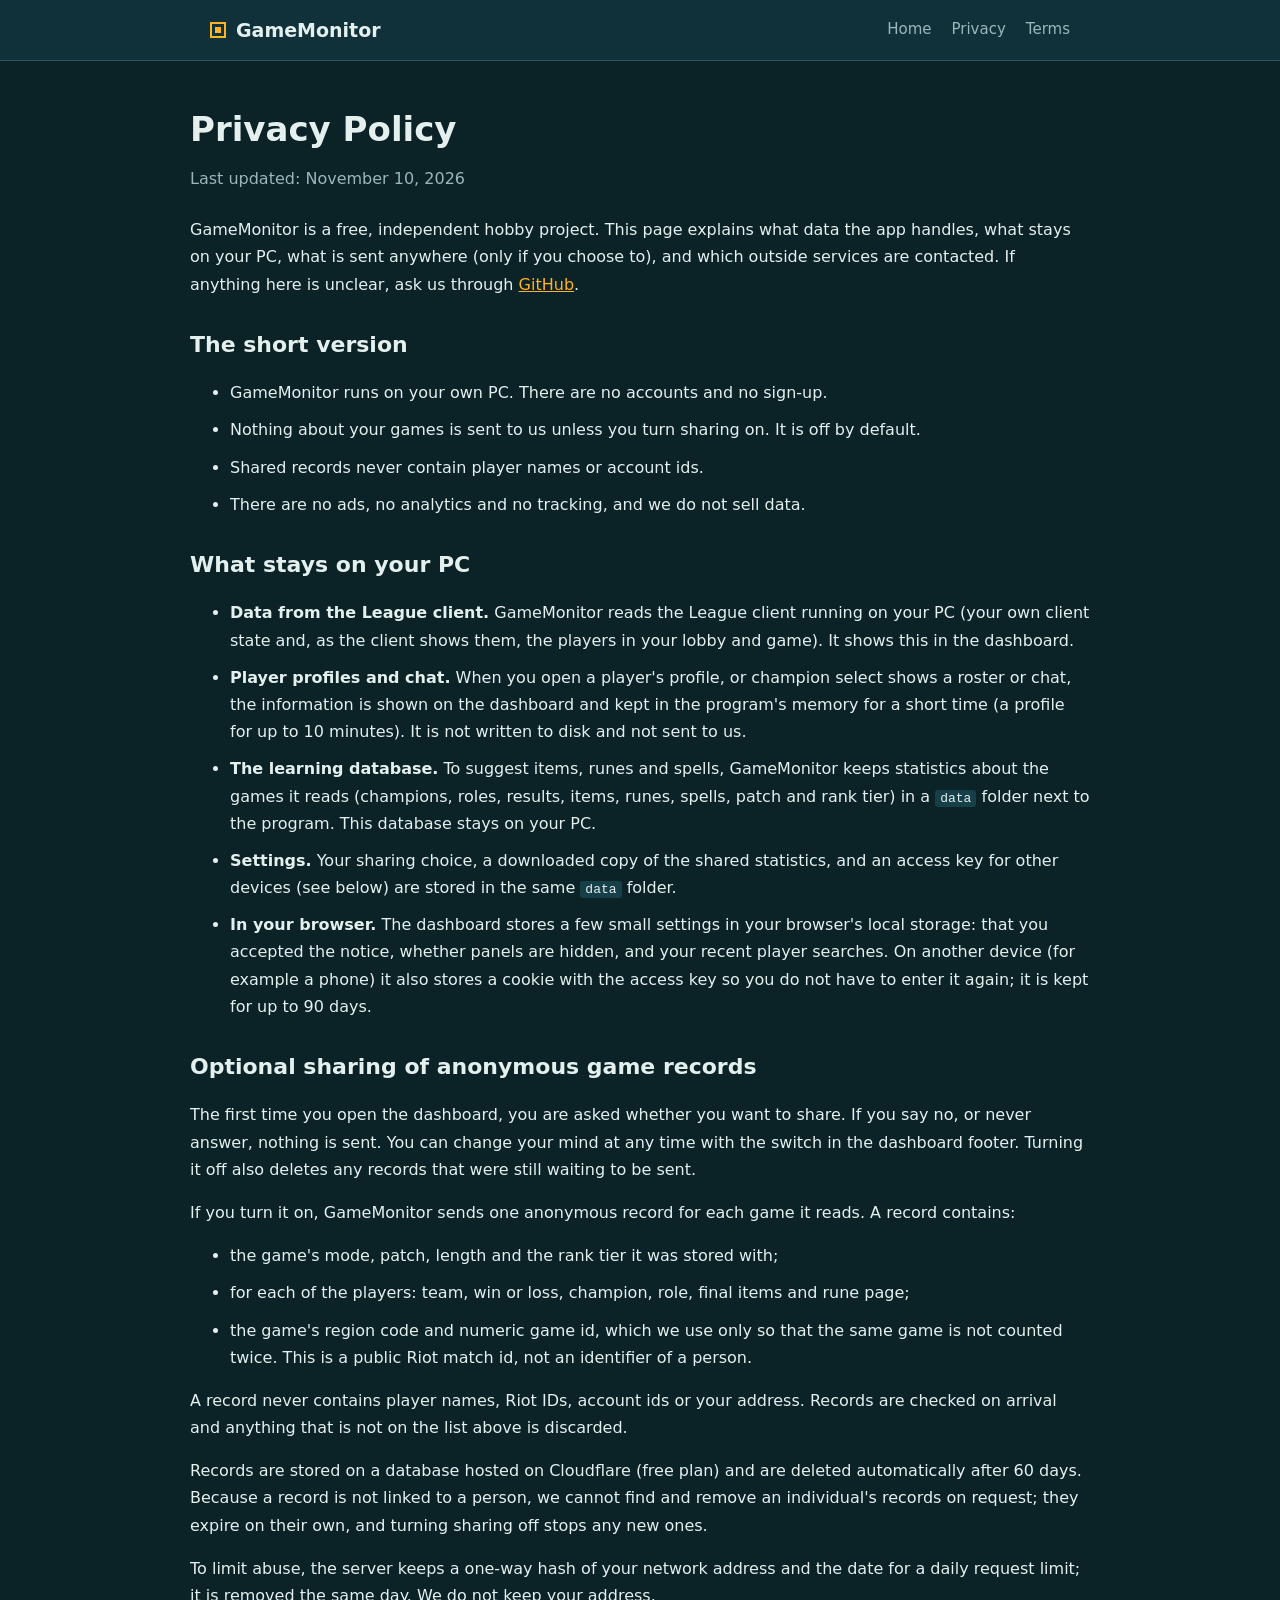
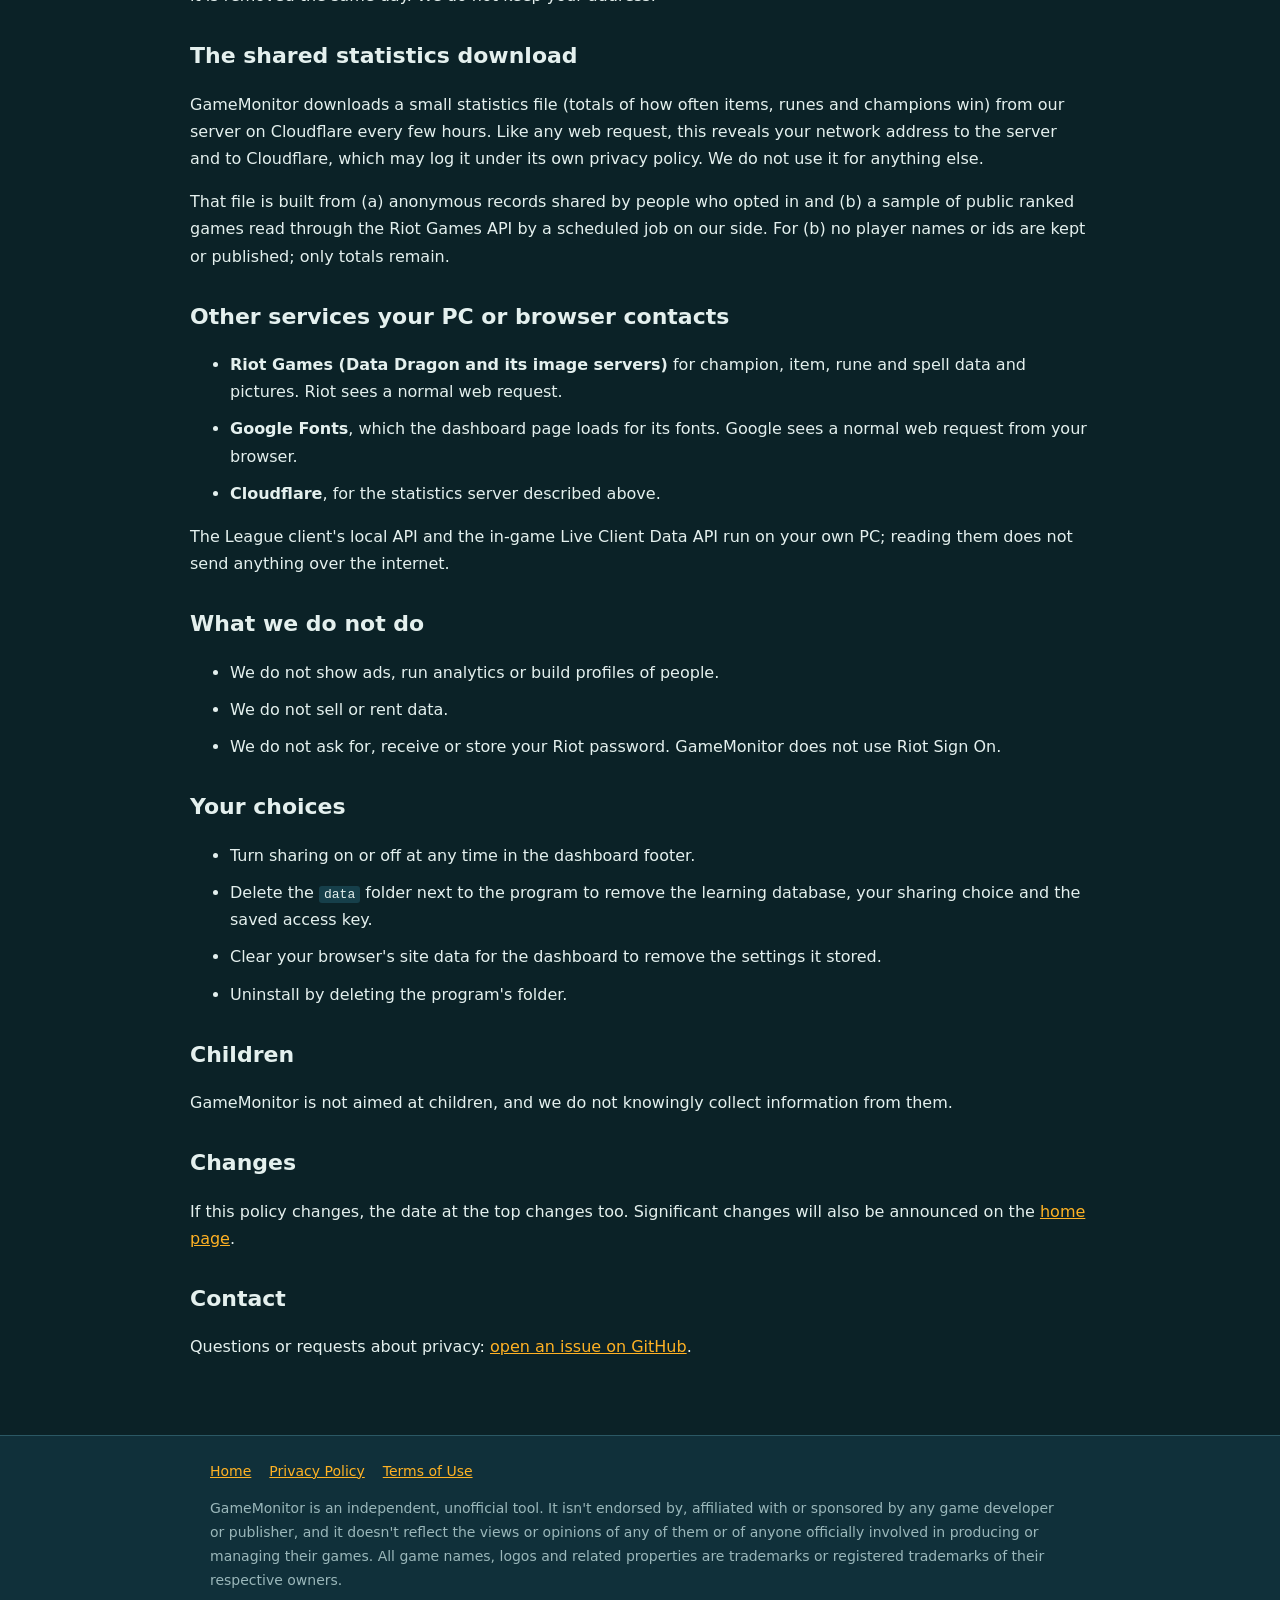
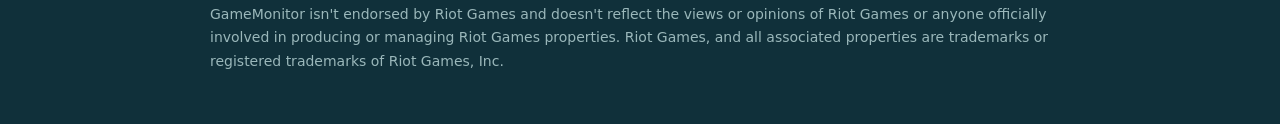
==== privacy.html @ 01129049 "Add the privacy policy" ====
<!DOCTYPE html>
<html lang="en">
<head>
<meta charset="UTF-8">
<meta name="viewport" content="width=device-width, initial-scale=1">
<title>Privacy Policy - GameMonitor</title>
<meta name="description" content="How GameMonitor handles data: what stays on your PC, what is shared only if you opt in, and which services it contacts.">
<link rel="stylesheet" href="style.css">
</head>
<body>

<header class="site-header">
  <div class="wrap">
    <a class="brand" href="./"><span class="brand-mark" aria-hidden="true"></span>GameMonitor</a>
    <nav class="site-nav" aria-label="Pages">
      <a href="./">Home</a>
      <a href="privacy.html">Privacy</a>
      <a href="terms.html">Terms</a>
    </nav>
  </div>
</header>

<main class="wrap legal-page">
  <h1>Privacy Policy</h1>
  <p class="updated">Last updated: November 10, 2026</p>

  <p>GameMonitor is a free, independent hobby project. This page explains what data the app handles, what stays on your PC, what is sent anywhere (only if you choose to), and which outside services are contacted. If anything here is unclear, ask us through <a href="https://github.com/iimakerhd/GameMonitor-Public/issues">GitHub</a>.</p>

  <h2>The short version</h2>
  <ul>
    <li>GameMonitor runs on your own PC. There are no accounts and no sign-up.</li>
    <li>Nothing about your games is sent to us unless you turn sharing on. It is off by default.</li>
    <li>Shared records never contain player names or account ids.</li>
    <li>There are no ads, no analytics and no tracking, and we do not sell data.</li>
  </ul>

  <h2>What stays on your PC</h2>
  <ul>
    <li><strong>Data from the League client.</strong> GameMonitor reads the League client running on your PC (your own client state and, as the client shows them, the players in your lobby and game). It shows this in the dashboard.</li>
    <li><strong>Player profiles and chat.</strong> When you open a player's profile, or champion select shows a roster or chat, the information is shown on the dashboard and kept in the program's memory for a short time (a profile for up to 10 minutes). It is not written to disk and not sent to us.</li>
    <li><strong>The learning database.</strong> To suggest items, runes and spells, GameMonitor keeps statistics about the games it reads (champions, roles, results, items, runes, spells, patch and rank tier) in a <code>data</code> folder next to the program. This database stays on your PC.</li>
    <li><strong>Settings.</strong> Your sharing choice, a downloaded copy of the shared statistics, and an access key for other devices (see below) are stored in the same <code>data</code> folder.</li>
    <li><strong>In your browser.</strong> The dashboard stores a few small settings in your browser's local storage: that you accepted the notice, whether panels are hidden, and your recent player searches. On another device (for example a phone) it also stores a cookie with the access key so you do not have to enter it again; it is kept for up to 90 days.</li>
  </ul>

  <h2>Optional sharing of anonymous game records</h2>
  <p>The first time you open the dashboard, you are asked whether you want to share. If you say no, or never answer, nothing is sent. You can change your mind at any time with the switch in the dashboard footer. Turning it off also deletes any records that were still waiting to be sent.</p>
  <p>If you turn it on, GameMonitor sends one anonymous record for each game it reads. A record contains:</p>
  <ul>
    <li>the game's mode, patch, length and the rank tier it was stored with;</li>
    <li>for each of the players: team, win or loss, champion, role, final items and rune page;</li>
    <li>the game's region code and numeric game id, which we use only so that the same game is not counted twice. This is a public Riot match id, not an identifier of a person.</li>
  </ul>
  <p>A record never contains player names, Riot IDs, account ids or your address. Records are checked on arrival and anything that is not on the list above is discarded.</p>
  <p>Records are stored on a database hosted on Cloudflare (free plan) and are deleted automatically after 60 days. Because a record is not linked to a person, we cannot find and remove an individual's records on request; they expire on their own, and turning sharing off stops any new ones.</p>
  <p>To limit abuse, the server keeps a one-way hash of your network address and the date for a daily request limit; it is removed the same day. We do not keep your address.</p>

  <h2>The shared statistics download</h2>
  <p>GameMonitor downloads a small statistics file (totals of how often items, runes and champions win) from our server on Cloudflare every few hours. Like any web request, this reveals your network address to the server and to Cloudflare, which may log it under its own privacy policy. We do not use it for anything else.</p>
  <p>That file is built from (a) anonymous records shared by people who opted in and (b) a sample of public ranked games read through the Riot Games API by a scheduled job on our side. For (b) no player names or ids are kept or published; only totals remain.</p>

  <h2>Other services your PC or browser contacts</h2>
  <ul>
    <li><strong>Riot Games (Data Dragon and its image servers)</strong> for champion, item, rune and spell data and pictures. Riot sees a normal web request.</li>
    <li><strong>Google Fonts</strong>, which the dashboard page loads for its fonts. Google sees a normal web request from your browser.</li>
    <li><strong>Cloudflare</strong>, for the statistics server described above.</li>
  </ul>
  <p>The League client's local API and the in-game Live Client Data API run on your own PC; reading them does not send anything over the internet.</p>

  <h2>What we do not do</h2>
  <ul>
    <li>We do not show ads, run analytics or build profiles of people.</li>
    <li>We do not sell or rent data.</li>
    <li>We do not ask for, receive or store your Riot password. GameMonitor does not use Riot Sign On.</li>
  </ul>

  <h2>Your choices</h2>
  <ul>
    <li>Turn sharing on or off at any time in the dashboard footer.</li>
    <li>Delete the <code>data</code> folder next to the program to remove the learning database, your sharing choice and the saved access key.</li>
    <li>Clear your browser's site data for the dashboard to remove the settings it stored.</li>
    <li>Uninstall by deleting the program's folder.</li>
  </ul>

  <h2>Children</h2>
  <p>GameMonitor is not aimed at children, and we do not knowingly collect information from them.</p>

  <h2>Changes</h2>
  <p>If this policy changes, the date at the top changes too. Significant changes will also be announced on the <a href="./">home page</a>.</p>

  <h2>Contact</h2>
  <p>Questions or requests about privacy: <a href="https://github.com/iimakerhd/GameMonitor-Public/issues">open an issue on GitHub</a>.</p>
</main>

<footer class="site-footer">
  <div class="wrap">
    <div class="footer-links">
      <a href="./">Home</a>
      <a href="privacy.html">Privacy Policy</a>
      <a href="terms.html">Terms of Use</a>
    </div>
    <p>GameMonitor is an independent, unofficial tool. It isn't endorsed by, affiliated with or sponsored by any game developer or publisher, and it doesn't reflect the views or opinions of any of them or of anyone officially involved in producing or managing their games. All game names, logos and related properties are trademarks or registered trademarks of their respective owners.</p>
    <p>GameMonitor isn't endorsed by Riot Games and doesn't reflect the views or opinions of Riot Games or anyone officially involved in producing or managing Riot Games properties. Riot Games, and all associated properties are trademarks or registered trademarks of Riot Games, Inc.</p>
  </div>
</footer>

</body>
</html>
---- style.css ----
/* GameMonitor public pages - one small stylesheet for index.html, privacy.html and terms.html */
:root {
  --bg: #0b2227;
  --panel: #10303a;
  --raised: #163f4a;
  --line: #2b5864;
  --gold: #ffb224;
  --text: #e4f0ee;
  --muted: #9ab7ba;
}

* { box-sizing: border-box; }

html { scroll-behavior: smooth; }

body {
  margin: 0;
  background: var(--bg);
  color: var(--text);
  font: 16px/1.7 system-ui, -apple-system, "Segoe UI", Roboto, "Helvetica Neue", Arial, sans-serif;
}

a { color: var(--gold); }
a:hover { color: #ffd27a; }
a:focus-visible, button:focus-visible { outline: 2px solid var(--gold); outline-offset: 2px; }

.wrap { max-width: 900px; margin: 0 auto; padding: 0 20px; }

.site-header { background: var(--panel); border-bottom: 1px solid var(--line); }
.site-header .wrap { display: flex; flex-wrap: wrap; align-items: center; justify-content: space-between; gap: 8px 24px; padding-top: 14px; padding-bottom: 14px; }
.brand { display: flex; align-items: center; gap: 10px; font-weight: 700; font-size: 19px; color: var(--text); text-decoration: none; }
.brand-mark { width: 16px; height: 16px; border: 2px solid var(--gold); position: relative; display: inline-block; }
.brand-mark::after { content: ""; position: absolute; inset: 3px; background: var(--gold); }
.site-nav { display: flex; flex-wrap: wrap; gap: 4px 20px; font-size: 15px; }
.site-nav a { color: var(--muted); text-decoration: none; }
.site-nav a:hover { color: var(--text); }

.hero { padding: 56px 0 32px; }
.hero h1 { margin: 0 0 12px; font-size: clamp(30px, 5vw, 44px); line-height: 1.15; }
.hero p { margin: 0 0 20px; max-width: 680px; font-size: 18px; color: var(--muted); }

.button {
  display: inline-block;
  padding: 12px 20px;
  background: var(--gold);
  color: #1a1204;
  font-weight: 700;
  border-radius: 3px;
  text-decoration: none;
}
.button:hover { background: #ffd27a; color: #1a1204; }
.button.secondary { background: transparent; color: var(--text); border: 1px solid var(--line); }
.button.secondary:hover { border-color: var(--muted); }
.actions { display: flex; flex-wrap: wrap; gap: 10px; }
.small-note { margin-top: 12px; font-size: 14px; color: var(--muted); }

section.block { padding: 28px 0; border-top: 1px solid var(--line); }
section.block h2 { margin: 0 0 12px; font-size: 24px; }
section.block h3 { margin: 22px 0 6px; font-size: 18px; }
section.block p { margin: 0 0 14px; }
section.block ul, section.block ol { margin: 0 0 14px; padding-left: 22px; }
section.block li { margin-bottom: 6px; }

.cards { display: grid; grid-template-columns: repeat(auto-fit, minmax(250px, 1fr)); gap: 14px; margin: 16px 0; }
.card { background: var(--panel); border: 1px solid var(--line); border-top: 2px solid var(--gold); border-radius: 3px; padding: 16px; }
.card h3 { margin: 0 0 6px; font-size: 17px; }
.card p { margin: 0; font-size: 15px; color: var(--muted); }

table { width: 100%; border-collapse: collapse; margin: 12px 0 18px; font-size: 15px; }
th, td { text-align: left; vertical-align: top; padding: 10px 12px; border: 1px solid var(--line); }
th { background: var(--raised); }
td code, li code, p code { font-family: ui-monospace, "Cascadia Mono", Consolas, monospace; font-size: 13px; background: var(--raised); padding: 1px 5px; border-radius: 3px; word-break: break-word; }
.table-wrap { overflow-x: auto; }

.callout { background: var(--panel); border: 1px solid var(--line); border-left: 3px solid var(--gold); border-radius: 3px; padding: 14px 16px; margin: 16px 0; }
.callout p:last-child { margin-bottom: 0; }

.shots { display: grid; grid-template-columns: repeat(auto-fit, minmax(260px, 1fr)); gap: 14px; margin: 16px 0; }
.shots figure { margin: 0; background: var(--panel); border: 1px solid var(--line); border-radius: 3px; padding: 8px; }
.shots img { display: block; width: 100%; height: auto; border-radius: 2px; }
.shots figcaption { margin-top: 6px; font-size: 14px; color: var(--muted); }

.legal-page { padding: 40px 0 24px; }
.legal-page h1 { margin: 0 0 6px; font-size: 34px; }
.legal-page .updated { margin: 0 0 24px; color: var(--muted); }
.legal-page h2 { margin: 28px 0 8px; font-size: 22px; }
.legal-page p, .legal-page li { margin-bottom: 10px; }

.site-footer { margin-top: 40px; padding: 24px 0 40px; background: var(--panel); border-top: 1px solid var(--line); font-size: 14px; color: var(--muted); }
.site-footer p { margin: 0 0 10px; }
.site-footer .footer-links { display: flex; flex-wrap: wrap; gap: 4px 18px; margin-bottom: 14px; }
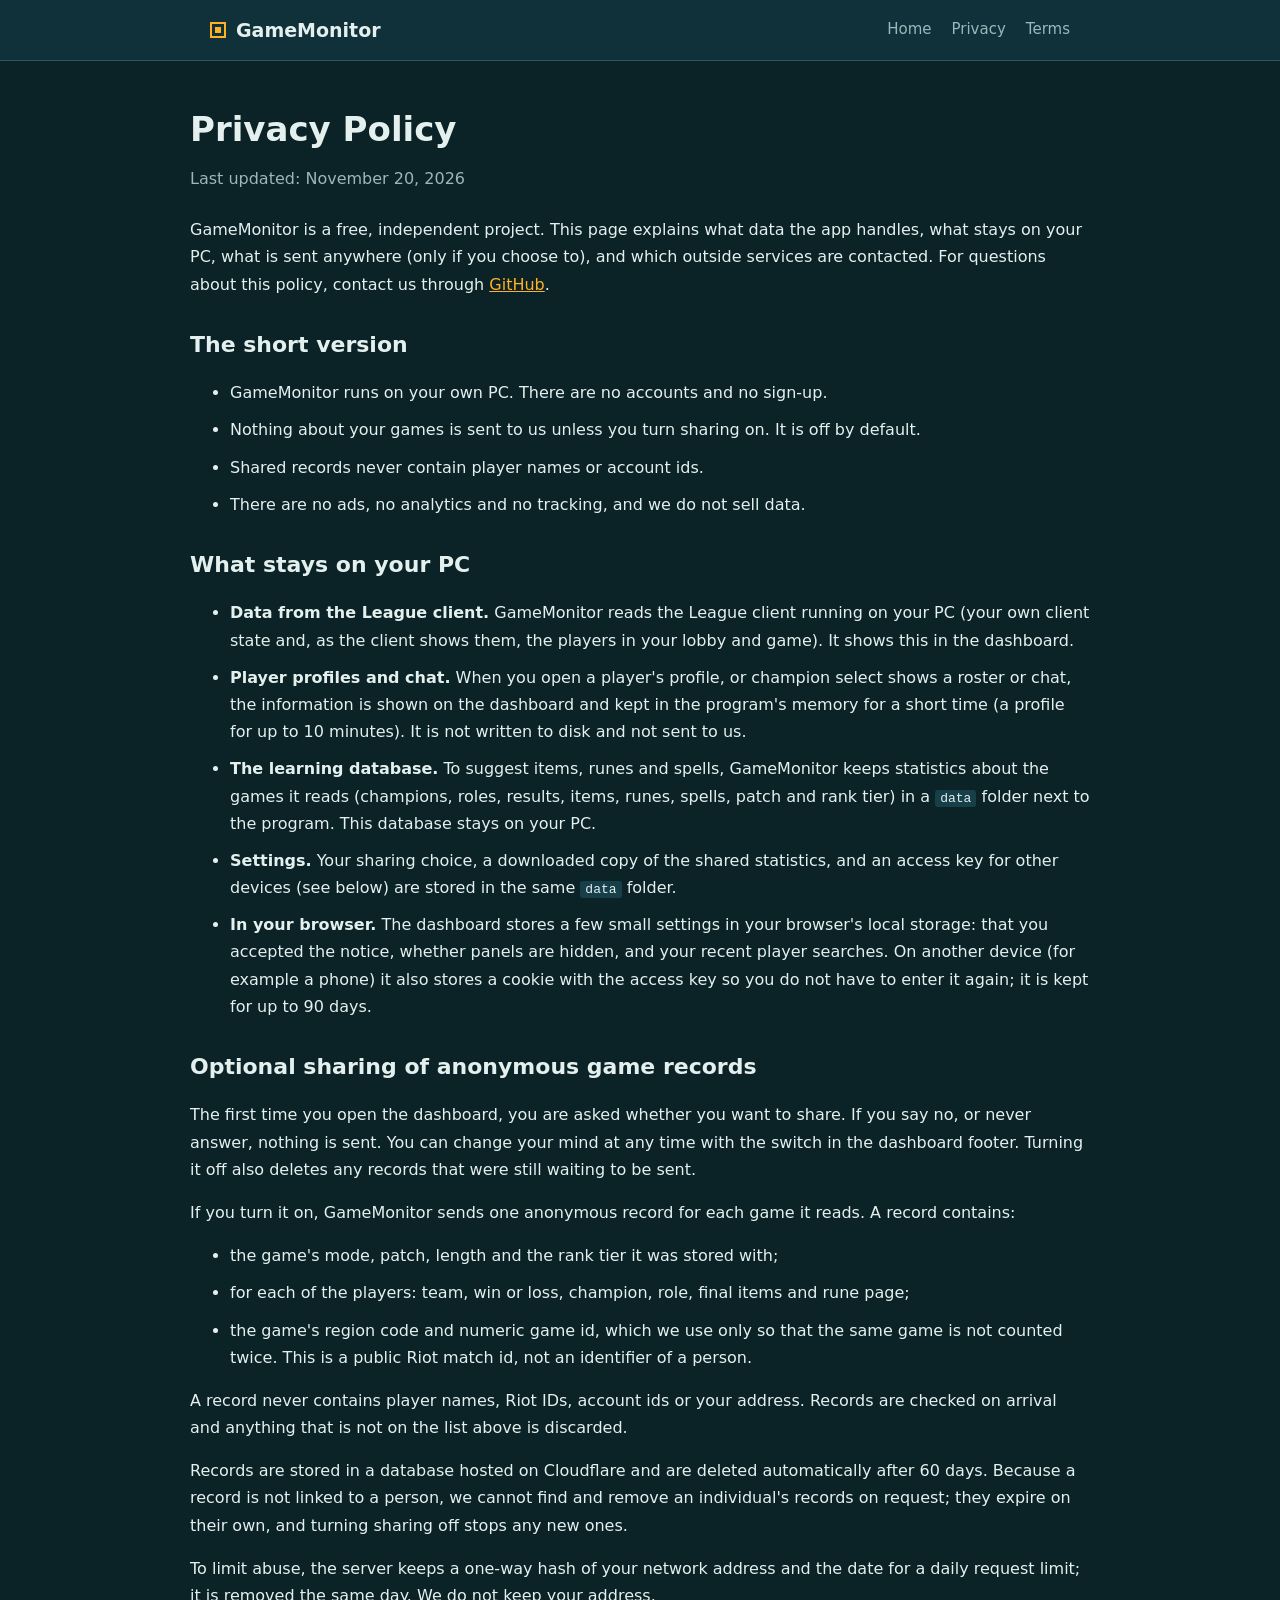
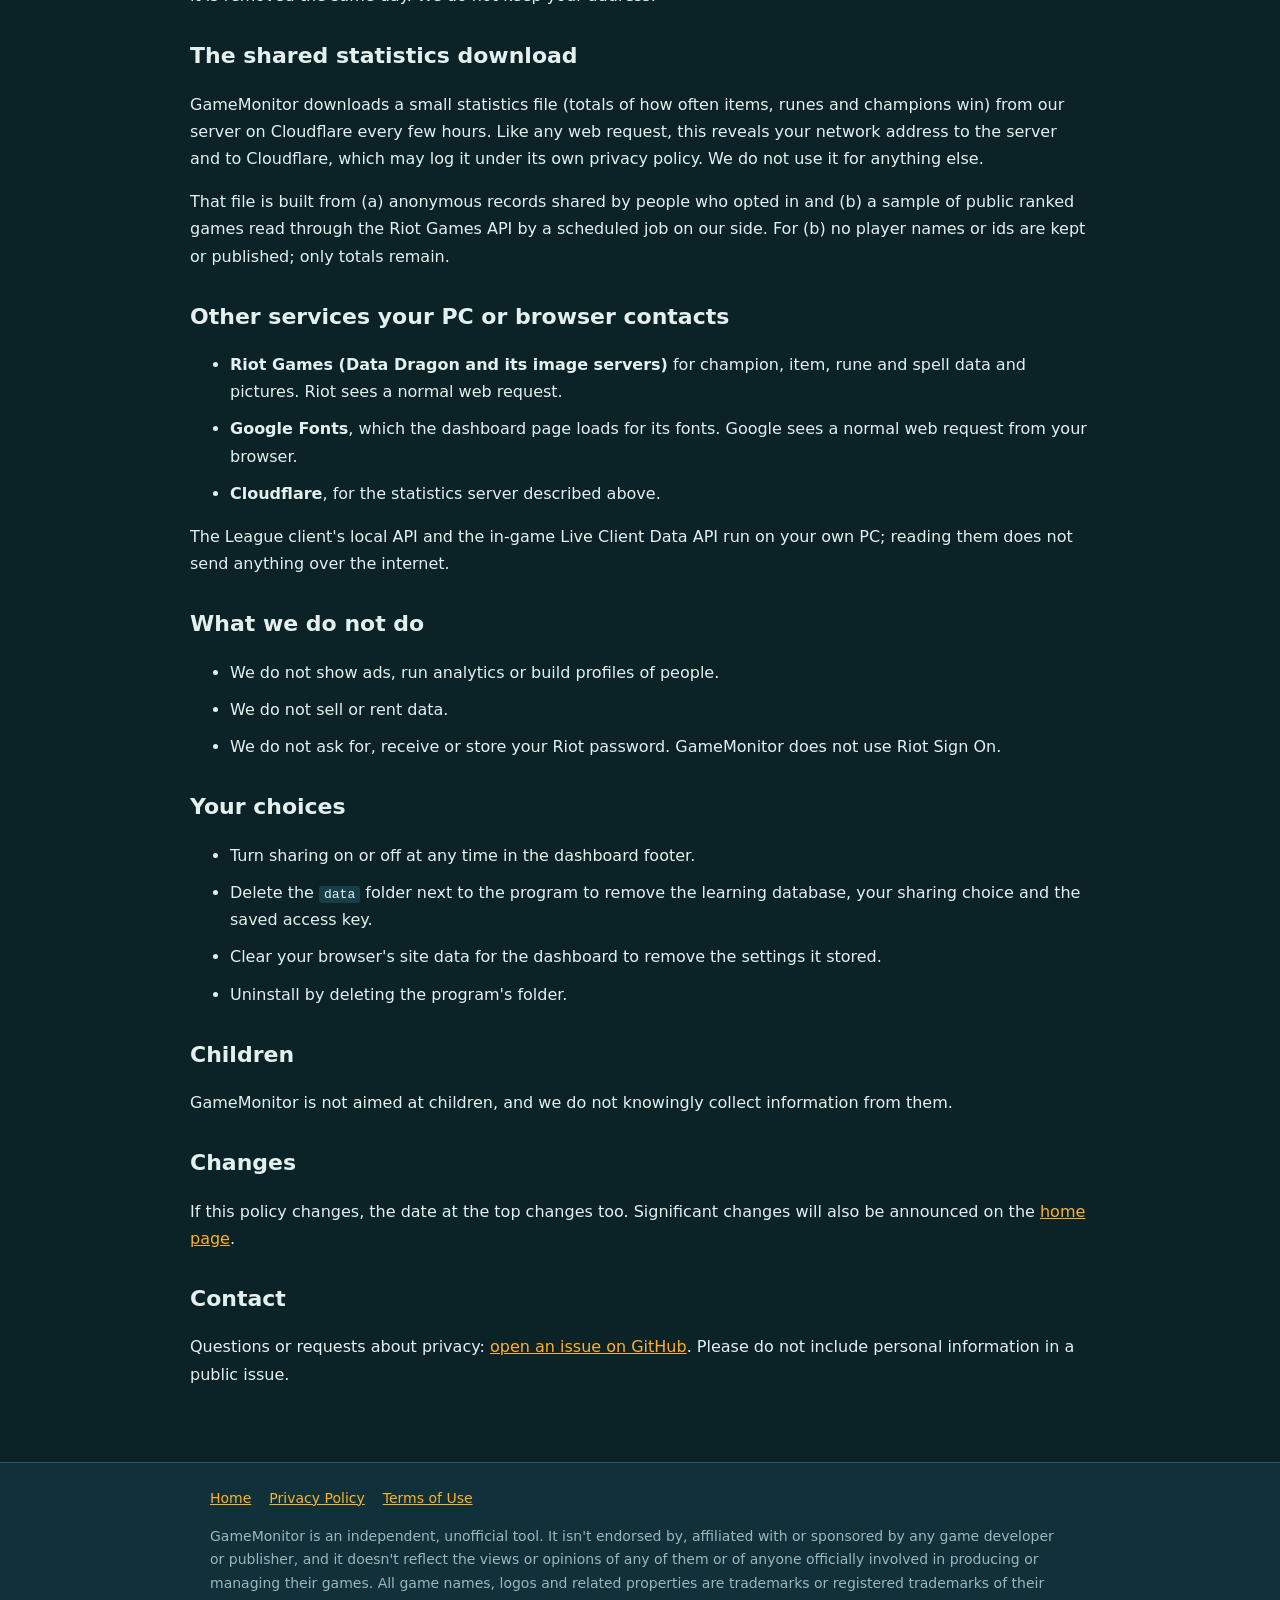
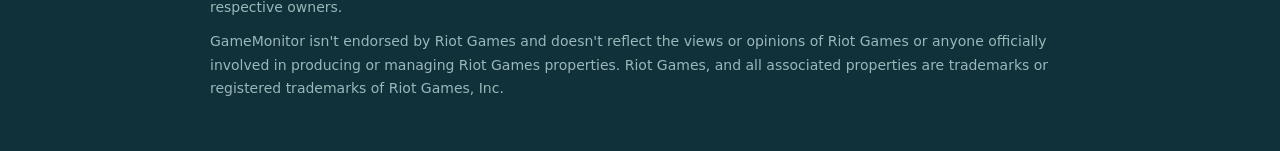
==== commit c8c5da3f: "Privacy Policy: neutral wording (no 'hobby project', 'free plan' or 'ask us'), contact note, updated" ====
--- a/privacy.html
+++ b/privacy.html
@@ -22,9 +22,9 @@
 
 <main class="wrap legal-page">
   <h1>Privacy Policy</h1>
-  <p class="updated">Last updated: November 10, 2026</p>
+  <p class="updated">Last updated: November 20, 2026</p>
 
-  <p>GameMonitor is a free, independent hobby project. This page explains what data the app handles, what stays on your PC, what is sent anywhere (only if you choose to), and which outside services are contacted. If anything here is unclear, ask us through <a href="https://github.com/iimakerhd/GameMonitor-Public/issues">GitHub</a>.</p>
+  <p>GameMonitor is a free, independent project. This page explains what data the app handles, what stays on your PC, what is sent anywhere (only if you choose to), and which outside services are contacted. For questions about this policy, contact us through <a href="https://github.com/iimakerhd/GameMonitor-Public/issues">GitHub</a>.</p>
 
   <h2>The short version</h2>
   <ul>
@@ -52,7 +52,7 @@
     <li>the game's region code and numeric game id, which we use only so that the same game is not counted twice. This is a public Riot match id, not an identifier of a person.</li>
   </ul>
   <p>A record never contains player names, Riot IDs, account ids or your address. Records are checked on arrival and anything that is not on the list above is discarded.</p>
-  <p>Records are stored on a database hosted on Cloudflare (free plan) and are deleted automatically after 60 days. Because a record is not linked to a person, we cannot find and remove an individual's records on request; they expire on their own, and turning sharing off stops any new ones.</p>
+  <p>Records are stored in a database hosted on Cloudflare and are deleted automatically after 60 days. Because a record is not linked to a person, we cannot find and remove an individual's records on request; they expire on their own, and turning sharing off stops any new ones.</p>
   <p>To limit abuse, the server keeps a one-way hash of your network address and the date for a daily request limit; it is removed the same day. We do not keep your address.</p>
 
   <h2>The shared statistics download</h2>
@@ -89,7 +89,7 @@
   <p>If this policy changes, the date at the top changes too. Significant changes will also be announced on the <a href="./">home page</a>.</p>
 
   <h2>Contact</h2>
-  <p>Questions or requests about privacy: <a href="https://github.com/iimakerhd/GameMonitor-Public/issues">open an issue on GitHub</a>.</p>
+  <p>Questions or requests about privacy: <a href="https://github.com/iimakerhd/GameMonitor-Public/issues">open an issue on GitHub</a>. Please do not include personal information in a public issue.</p>
 </main>
 
 <footer class="site-footer">
